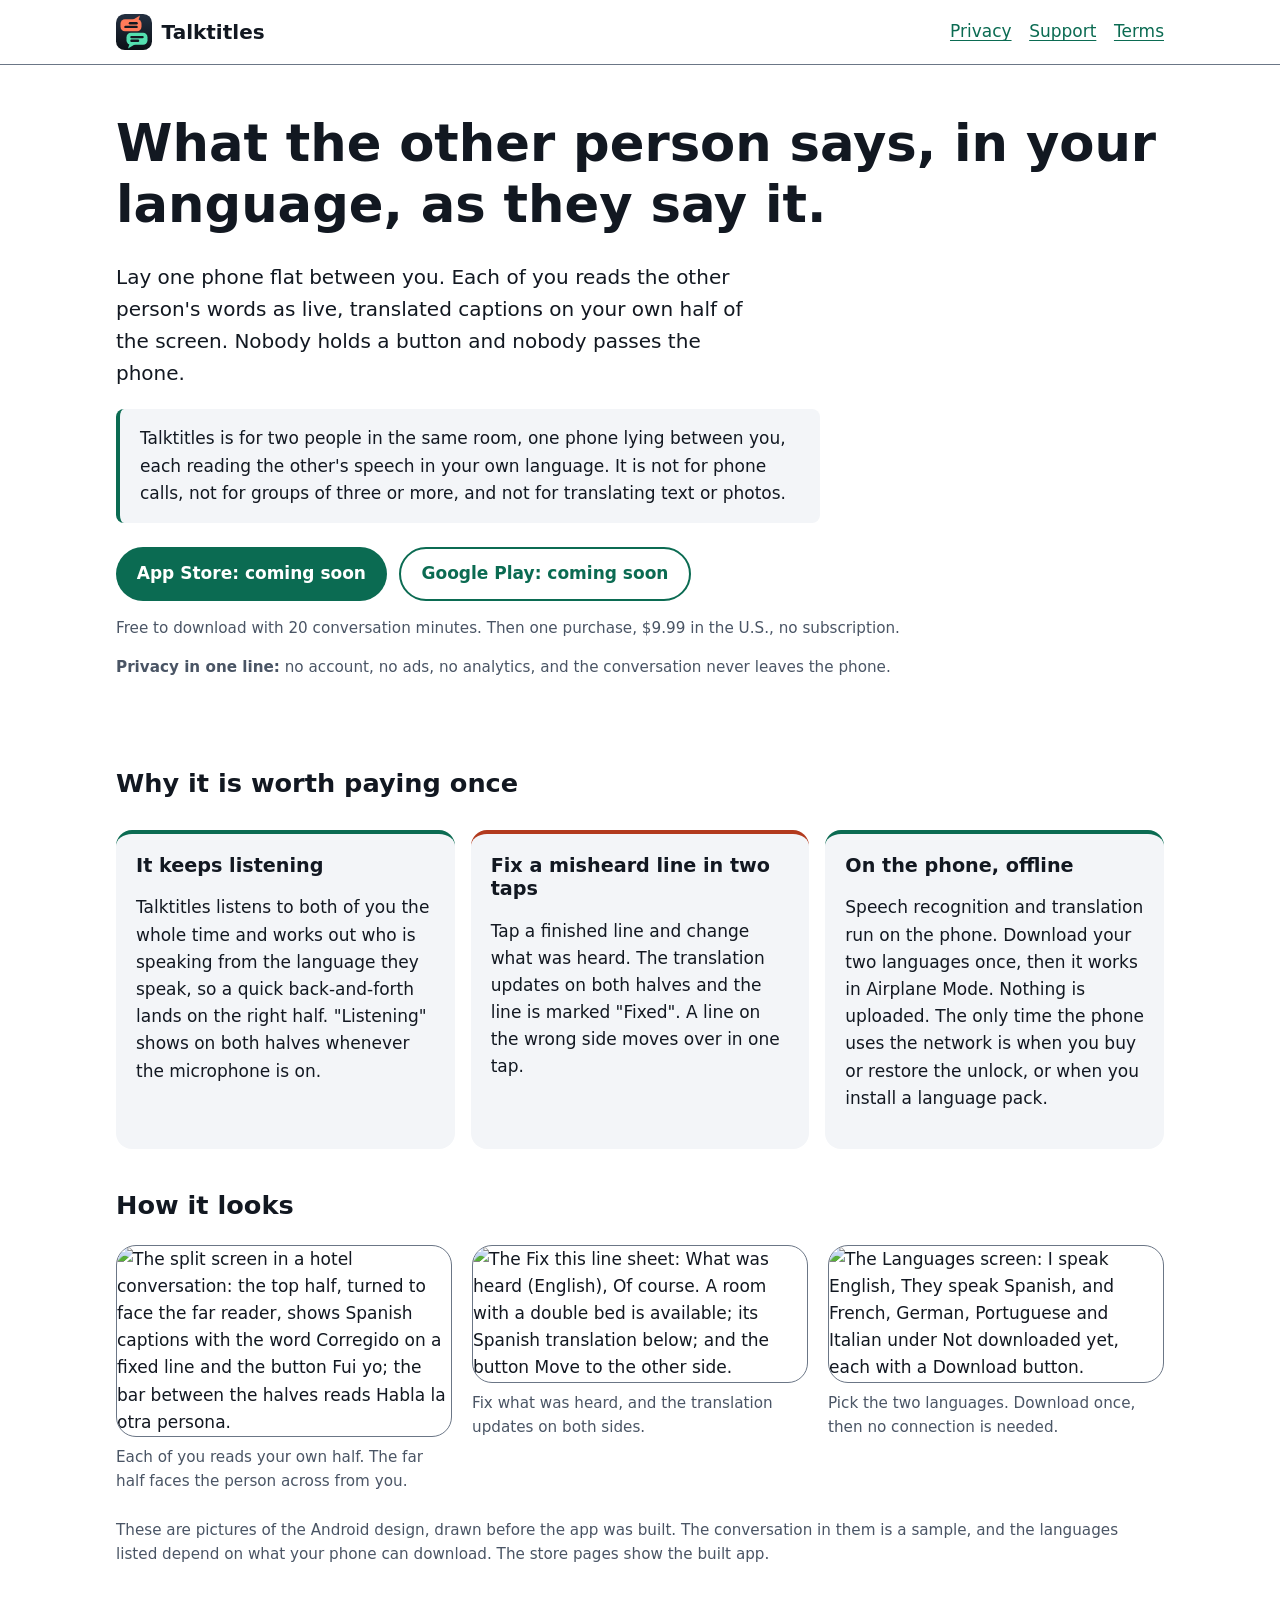
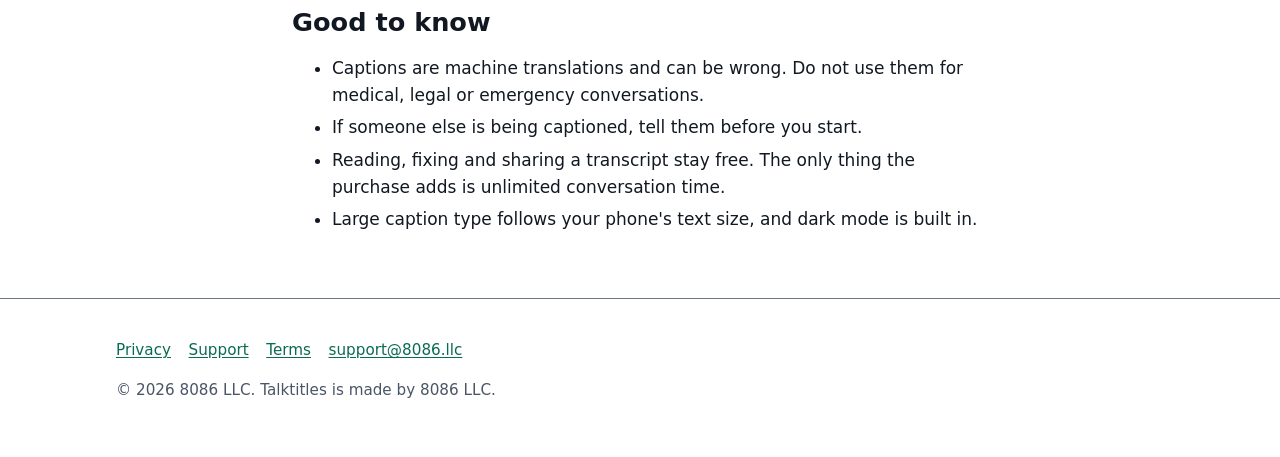
==== index.html @ c91fbe3b "Pages: landing, privacy, support, terms" ====
<!DOCTYPE html>
<html lang="en">
<head>
<meta charset="utf-8">
<meta name="viewport" content="width=device-width, initial-scale=1">
<title>Talktitles: live translated captions for two people, one phone</title>
<meta name="description" content="Talktitles shows each of two people the other's words as live, translated captions on their own half of one phone. No button to hold. Runs on the phone, works offline.">
<link rel="canonical" href="https://soloinc-projects.github.io/talktitles/">
<meta name="theme-color" content="#FFFFFF" media="(prefers-color-scheme: light)">
<meta name="theme-color" content="#0B1016" media="(prefers-color-scheme: dark)">
<link rel="icon" href="favicon.ico" sizes="any">
<link rel="icon" href="favicon.svg" type="image/svg+xml">
<link rel="apple-touch-icon" href="apple-touch-icon.png">
<link rel="manifest" href="site.webmanifest">
<link rel="stylesheet" href="assets/site.css">
<meta property="og:type" content="website">
<meta property="og:site_name" content="Talktitles">
<meta property="og:title" content="Talktitles: live translated captions for two people, one phone">
<meta property="og:description" content="Talktitles shows each of two people the other's words as live, translated captions on their own half of one phone. No button to hold. Runs on the phone, works offline.">
<meta property="og:url" content="https://soloinc-projects.github.io/talktitles/">
<meta property="og:image" content="https://soloinc-projects.github.io/talktitles/og-image.png">
<meta property="og:image:width" content="1200">
<meta property="og:image:height" content="630">
<meta property="og:image:alt" content="The Talktitles icon, a mint speech bubble and a coral one turned upside down on a dark tile, beside the name Talktitles.">
<meta name="twitter:card" content="summary_large_image">
<script type="application/ld+json">
{"@context":"https://schema.org","@type":"MobileApplication","name":"Talktitles","description":"Live, translated captions for two people sharing one phone face to face. Each reads the other's words on their own half of the screen. Runs on the phone, works offline once languages are downloaded.","applicationCategory":"TravelApplication","operatingSystem":"iOS 26 or later, iPadOS 26 or later, Android 8.0 or later","url":"https://soloinc-projects.github.io/talktitles/","image":"https://soloinc-projects.github.io/talktitles/og-image.png","offers":{"@type":"Offer","price":"0","priceCurrency":"USD","description":"Free download with 20 conversation minutes; one $9.99 in-app purchase unlocks unlimited conversation time."},"publisher":{"@type":"Organization","name":"8086 LLC","email":"support@8086.llc"}}
</script>
</head>
<body>
<a class="skip-link" href="#main">Skip to the content</a>
<header class="site-header"><div class="wrap">
<a class="brand" href="./" aria-label="Talktitles, home"><svg viewBox="0 0 24 24" aria-hidden="true" focusable="false"><defs><linearGradient id="t" x1="0" y1="0" x2="0" y2="1"><stop offset="0" stop-color="#243041"/><stop offset="1" stop-color="#0B1016"/></linearGradient></defs><rect width="24" height="24" fill="url(#t)"/><rect x="3" y="3.5" width="14" height="8" rx="3" fill="#FF7A59"/><polygon points="15,4 11,4 16,1" fill="#FF7A59"/><rect x="5.5" y="7.8" width="9" height="1.6" rx="0.8" fill="#121821"/><rect x="8.5" y="5.4" width="6" height="1.6" rx="0.8" fill="#121821"/><rect x="7" y="12.5" width="14" height="8" rx="3" fill="#54E0B0"/><polygon points="9,20 13,20 8,23" fill="#54E0B0"/><rect x="9.5" y="14.6" width="9" height="1.6" rx="0.8" fill="#121821"/><rect x="9.5" y="17" width="6" height="1.6" rx="0.8" fill="#121821"/></svg><span>Talktitles</span></a>
<nav aria-label="Site"><ul><li><a href="privacy/">Privacy</a></li><li><a href="support/">Support</a></li><li><a href="terms/">Terms</a></li></ul></nav>
</div></header>
<main id="main">
<section class="hero"><div class="wrap">
<h1>What the other person says, in your language, as they say it.</h1>
<p class="lede">Lay one phone flat between you. Each of you reads the other person's words as live, translated captions on your own half of the screen. Nobody holds a button and nobody passes the phone.</p>
<p class="who">Talktitles is for two people in the same room, one phone lying between you, each reading the other's speech in your own language. It is not for phone calls, not for groups of three or more, and not for translating text or photos.</p>
<div class="ctas" id="get">
<span class="button" role="note">App Store: coming soon</span>
<span class="button secondary" role="note">Google Play: coming soon</span>
</div>
<p class="note">Free to download with 20 conversation minutes. Then one purchase, $9.99 in the U.S., no subscription.</p>
<p class="note"><strong>Privacy in one line:</strong> no account, no ads, no analytics, and the conversation never leaves the phone.</p>
</div></section>
<section><div class="wrap">
<h2>Why it is worth paying once</h2>
<ul class="proofs">
<li><h3>It keeps listening</h3><p>Talktitles listens to both of you the whole time and works out who is speaking from the language they speak, so a quick back-and-forth lands on the right half. "Listening" shows on both halves whenever the microphone is on.</p></li>
<li><h3>Fix a misheard line in two taps</h3><p>Tap a finished line and change what was heard. The translation updates on both halves and the line is marked "Fixed". A line on the wrong side moves over in one tap.</p></li>
<li><h3>On the phone, offline</h3><p>Speech recognition and translation run on the phone. Download your two languages once, then it works in Airplane Mode. Nothing is uploaded. The only time the phone uses the network is when you buy or restore the unlock, or when you install a language pack.</p></li>
</ul>
</div></section>
<section><div class="wrap">
<h2>How it looks</h2>
<div class="shots">
<figure><img src="img/conversation.png" width="460" height="1024" alt="The split screen in a hotel conversation: the top half, turned to face the far reader, shows Spanish captions with the word Corregido on a fixed line and the button Fui yo; the bar between the halves reads Habla la otra persona."><figcaption>Each of you reads your own half. The far half faces the person across from you.</figcaption></figure>
<figure><img src="img/fix-line.png" width="460" height="1024" alt="The Fix this line sheet: What was heard (English), Of course. A room with a double bed is available; its Spanish translation below; and the button Move to the other side."><figcaption>Fix what was heard, and the translation updates on both sides.</figcaption></figure>
<figure><img src="img/languages.png" width="460" height="1024" alt="The Languages screen: I speak English, They speak Spanish, and French, German, Portuguese and Italian under Not downloaded yet, each with a Download button."><figcaption>Pick the two languages. Download once, then no connection is needed.</figcaption></figure>
</div>
<p class="note">These are pictures of the Android design, drawn before the app was built. The conversation in them is a sample, and the languages listed depend on what your phone can download. The store pages show the built app.</p>
</div></section>
<section><div class="wrap prose">
<h2>Good to know</h2>
<ul>
<li>Captions are machine translations and can be wrong. Do not use them for medical, legal or emergency conversations.</li>
<li>If someone else is being captioned, tell them before you start.</li>
<li>Reading, fixing and sharing a transcript stay free. The only thing the purchase adds is unlimited conversation time.</li>
<li>Large caption type follows your phone's text size, and dark mode is built in.</li>
</ul>
</div></section>
</main>
<footer><div class="wrap">
<ul><li><a href="privacy/">Privacy</a></li><li><a href="support/">Support</a></li><li><a href="terms/">Terms</a></li><li><a href="mailto:support@8086.llc">support@8086.llc</a></li></ul>
<p>© 2026 8086 LLC. Talktitles is made by 8086 LLC.</p>
</div></footer>
</body>
</html>
---- assets/site.css ----
/* Talktitles site — tokens.json values (color.semantic.light / dark), Figtree + Atkinson Hyperlegible Next (SIL OFL 1.1) */
@font-face{font-family:"Figtree";src:url("../fonts/Figtree-ExtraBold.ttf") format("truetype");font-weight:800;font-display:swap}
@font-face{font-family:"Figtree";src:url("../fonts/Figtree-Bold.ttf") format("truetype");font-weight:700;font-display:swap}
@font-face{font-family:"Atkinson Hyperlegible Next";src:url("../fonts/AtkinsonHyperlegibleNext-Regular.ttf") format("truetype");font-weight:400;font-display:swap}
@font-face{font-family:"Atkinson Hyperlegible Next";src:url("../fonts/AtkinsonHyperlegibleNext-Bold.ttf") format("truetype");font-weight:700;font-display:swap}
:root{--surface:#FFFFFF;--raised:#F3F5F8;--text:#121821;--muted:#4A5565;--primary:#0B6B52;--on-primary:#FFFFFF;--near:#0B6B52;--far:#B23A1E;--near-bg:#DDF7EE;--far-bg:#FFE6DE;--border:#6B7686;--focus:#0B6B52;color-scheme:light dark}
@media (prefers-color-scheme:dark){:root{--surface:#0B1016;--raised:#1A2330;--text:#F2F5F8;--muted:#A7B2C0;--primary:#54E0B0;--on-primary:#0B1016;--near:#54E0B0;--far:#FF7A59;--near-bg:#0E3B30;--far-bg:#4A1D12;--border:#7F8A9A;--focus:#54E0B0}}
*{box-sizing:border-box}
html{-webkit-text-size-adjust:100%}
body{margin:0;background:var(--surface);color:var(--text);font:1.0625rem/1.6 "Atkinson Hyperlegible Next",system-ui,sans-serif}
h1,h2,h3{font-family:"Figtree",system-ui,sans-serif;line-height:1.2;margin:0 0 .5em}
h1{font-size:clamp(2rem,6vw,3.2rem);font-weight:800}
h2{font-size:1.6rem;font-weight:700;margin-top:1.6em}
h3{font-size:1.2rem;font-weight:700}
a{color:var(--primary);text-underline-offset:.15em}
a:focus-visible,.button:focus-visible{outline:3px solid var(--focus);outline-offset:3px}
.wrap{max-width:68rem;margin:0 auto;padding:0 1.25rem}
.skip-link{position:absolute;left:-999px;top:0;background:var(--raised);color:var(--text);padding:.6rem 1rem}
.skip-link:focus{left:1rem;top:1rem;z-index:9}
.site-header{border-bottom:1px solid var(--border)}
.site-header .wrap{display:flex;align-items:center;justify-content:space-between;gap:1rem;min-height:4rem;flex-wrap:wrap}
.brand{display:flex;align-items:center;gap:.6rem;font:700 1.25rem "Figtree",system-ui;color:var(--text);text-decoration:none;min-height:44px}
.brand svg{width:2.25rem;height:2.25rem;border-radius:.55rem}
nav ul{display:flex;gap:1.1rem;list-style:none;margin:0;padding:0;flex-wrap:wrap}
nav a{display:inline-block;padding:.6rem 0;min-height:44px}
.hero{padding:3rem 0 2rem}
.lede{font-size:1.25rem;color:var(--text);max-width:40rem}
.who{background:var(--raised);border-left:4px solid var(--near);padding:1rem 1.25rem;max-width:44rem;border-radius:.5rem}
.ctas{display:flex;gap:.75rem;flex-wrap:wrap;margin:1.5rem 0 .5rem}
.button{display:inline-flex;align-items:center;min-height:48px;padding:.7rem 1.3rem;border-radius:999px;background:var(--primary);color:var(--on-primary);font-weight:700;text-decoration:none}
.button.secondary{background:transparent;color:var(--primary);border:2px solid var(--primary)}
.note{color:var(--muted);font-size:.95rem}
.proofs{display:grid;gap:1rem;grid-template-columns:1fr;margin:2rem 0;padding:0;list-style:none}
@media (min-width:48rem){.proofs{grid-template-columns:repeat(3,1fr)}}
.proofs li{background:var(--raised);border-radius:1rem;padding:1.25rem;border-top:4px solid var(--near)}
.proofs li:nth-child(2){border-top-color:var(--far)}
.shots{display:grid;gap:1.25rem;grid-template-columns:1fr;margin:1.5rem 0}
@media (min-width:48rem){.shots{grid-template-columns:repeat(3,1fr)}}
.shots figure{margin:0}
.shots img{width:100%;height:auto;border-radius:1.25rem;border:1px solid var(--border)}
.shots figcaption{font-size:.95rem;color:var(--muted);margin-top:.5rem}
.prose{max-width:46rem;padding-bottom:3rem}
.prose li{margin:.3em 0}
details{border:1px solid var(--border);border-radius:.75rem;padding:.75rem 1rem;margin:.75rem 0}
summary{cursor:pointer;font-weight:700;min-height:28px}
footer{border-top:1px solid var(--border);padding:1.5rem 0 2.5rem;color:var(--muted);font-size:.95rem}
footer ul{list-style:none;padding:0;display:flex;gap:1.1rem;flex-wrap:wrap}
@media (prefers-reduced-motion:reduce){*{scroll-behavior:auto!important;transition:none!important;animation:none!important}}
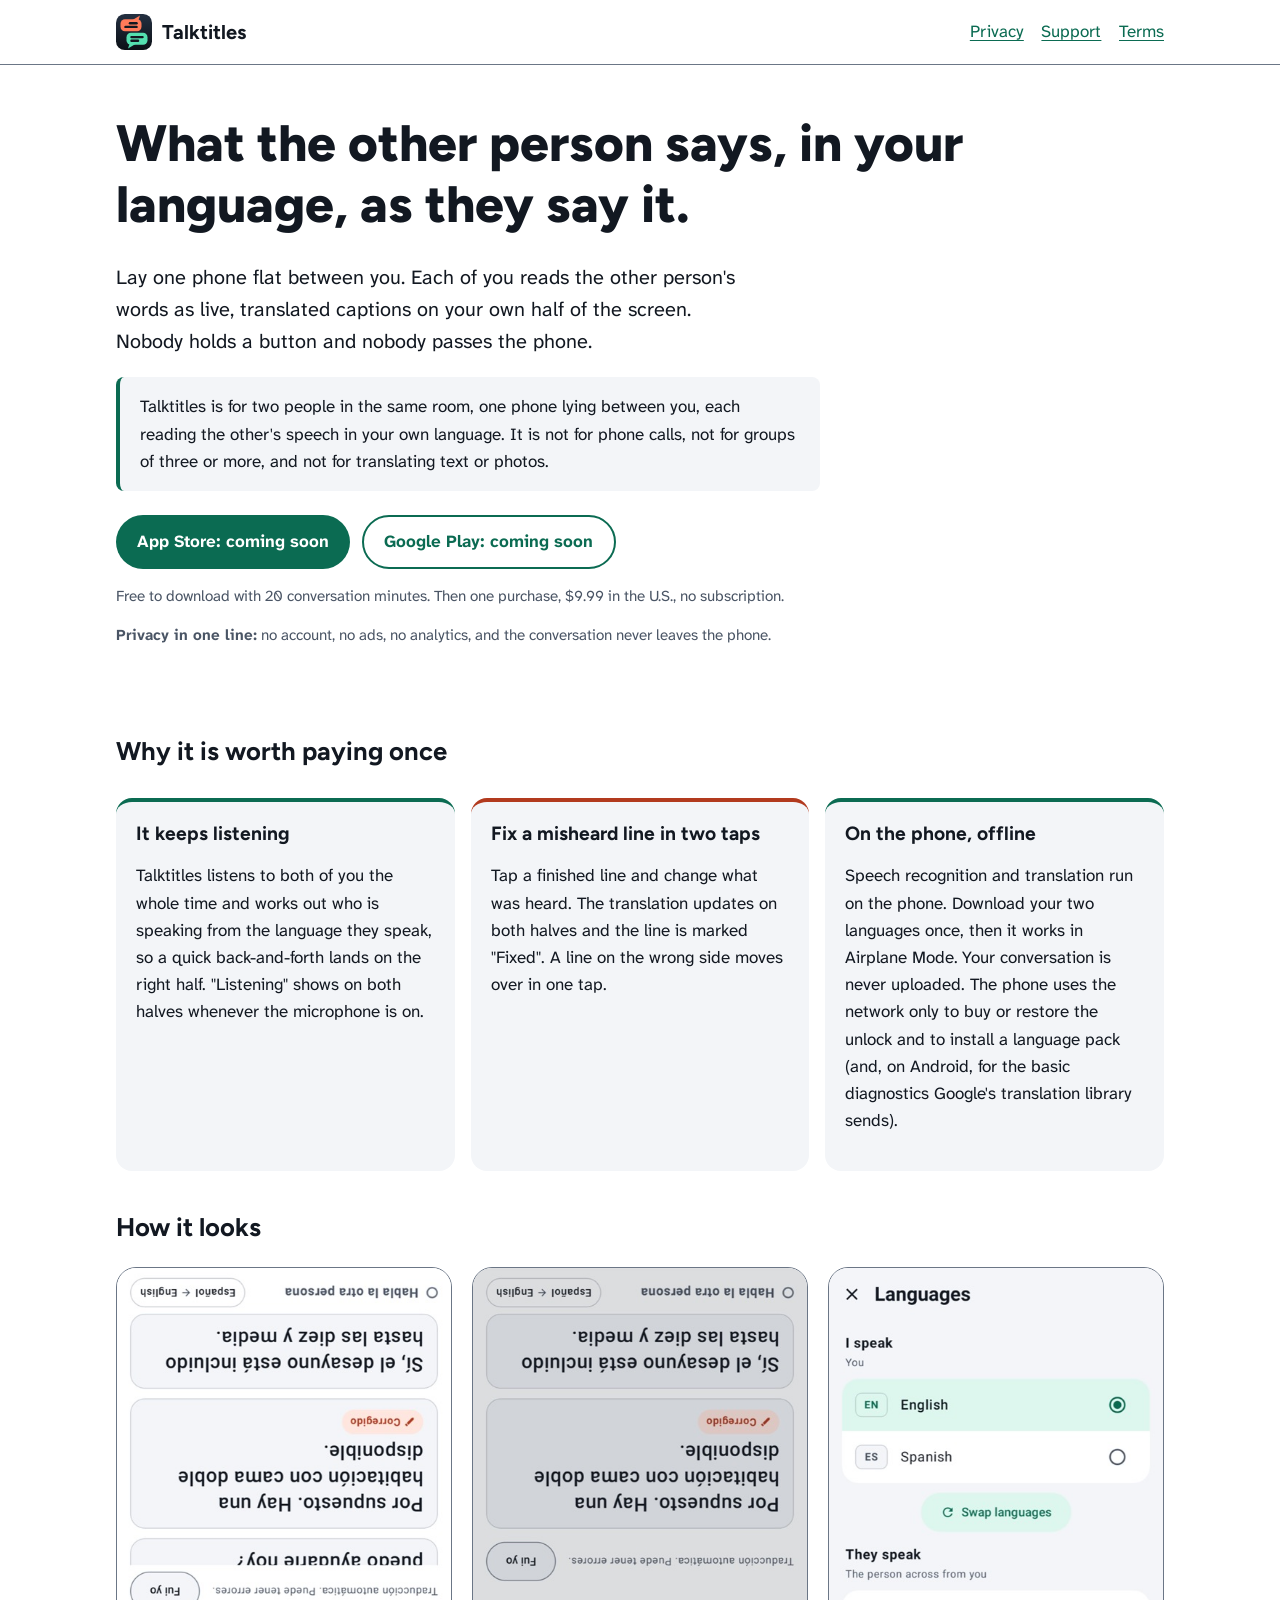
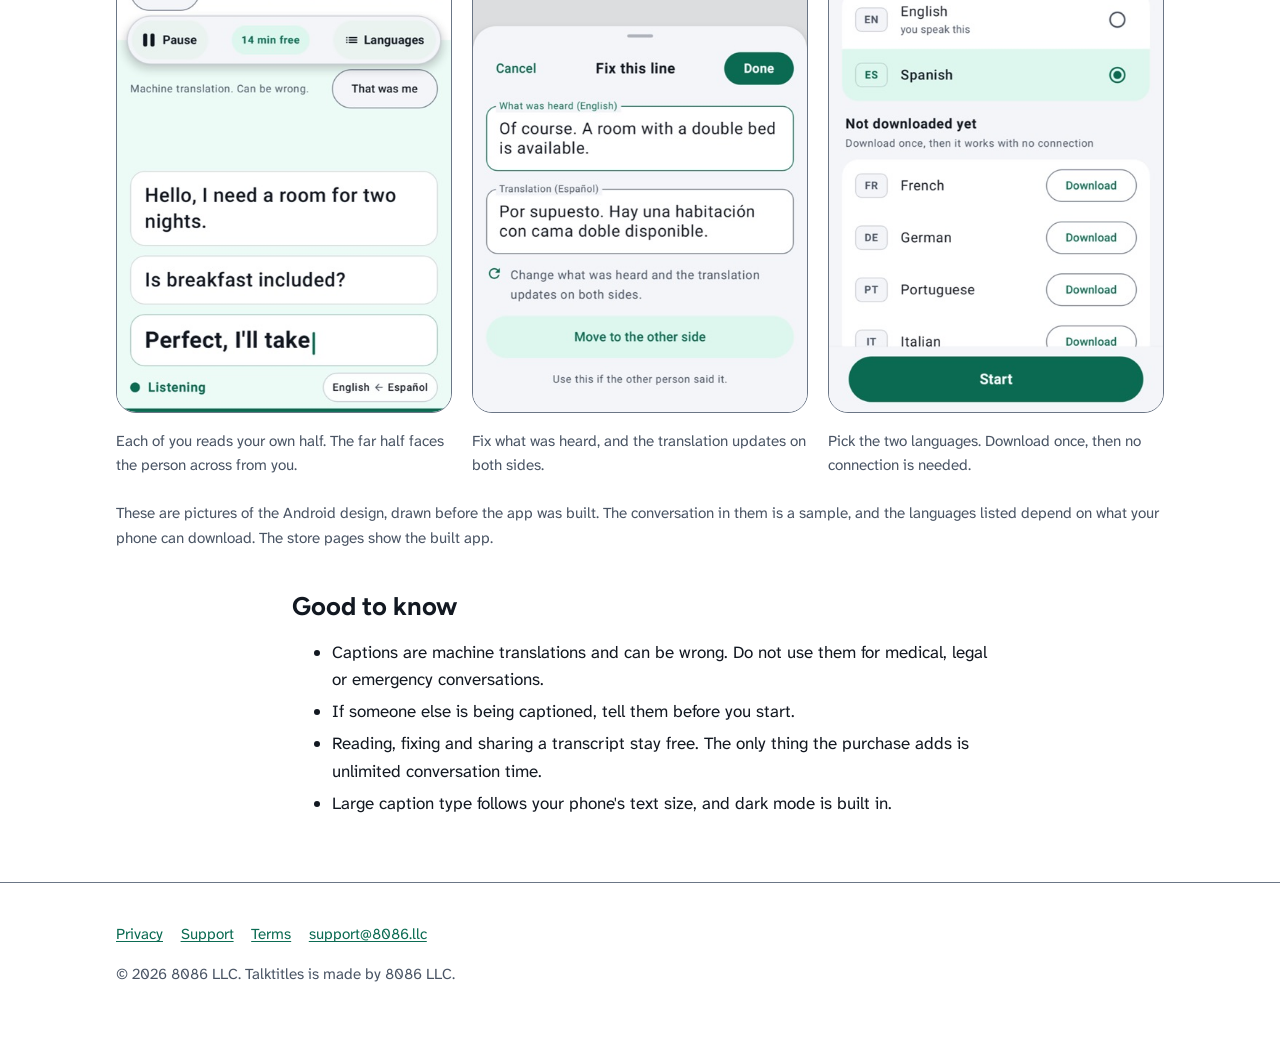
==== commit f85ff7a7: "privacy: name ML Kit's diagnostics on Android; App Store label stays Data Not Collected Co-Authored-" ====
--- a/index.html
+++ b/index.html
@@ -50,15 +50,15 @@
 <ul class="proofs">
 <li><h3>It keeps listening</h3><p>Talktitles listens to both of you the whole time and works out who is speaking from the language they speak, so a quick back-and-forth lands on the right half. "Listening" shows on both halves whenever the microphone is on.</p></li>
 <li><h3>Fix a misheard line in two taps</h3><p>Tap a finished line and change what was heard. The translation updates on both halves and the line is marked "Fixed". A line on the wrong side moves over in one tap.</p></li>
-<li><h3>On the phone, offline</h3><p>Speech recognition and translation run on the phone. Download your two languages once, then it works in Airplane Mode. Nothing is uploaded. The only time the phone uses the network is when you buy or restore the unlock, or when you install a language pack.</p></li>
+<li><h3>On the phone, offline</h3><p>Speech recognition and translation run on the phone. Download your two languages once, then it works in Airplane Mode. Your conversation is never uploaded. The phone uses the network only to buy or restore the unlock and to install a language pack (and, on Android, for the basic diagnostics Google's translation library sends).</p></li>
 </ul>
 </div></section>
 <section><div class="wrap">
 <h2>How it looks</h2>
 <div class="shots">
-<figure><img src="img/conversation.png" width="460" height="1024" alt="The split screen in a hotel conversation: the top half, turned to face the far reader, shows Spanish captions with the word Corregido on a fixed line and the button Fui yo; the bar between the halves reads Habla la otra persona."><figcaption>Each of you reads your own half. The far half faces the person across from you.</figcaption></figure>
-<figure><img src="img/fix-line.png" width="460" height="1024" alt="The Fix this line sheet: What was heard (English), Of course. A room with a double bed is available; its Spanish translation below; and the button Move to the other side."><figcaption>Fix what was heard, and the translation updates on both sides.</figcaption></figure>
-<figure><img src="img/languages.png" width="460" height="1024" alt="The Languages screen: I speak English, They speak Spanish, and French, German, Portuguese and Italian under Not downloaded yet, each with a Download button."><figcaption>Pick the two languages. Download once, then no connection is needed.</figcaption></figure>
+<figure><img src="img/conversation.jpg" width="460" height="1024" alt="The split screen in a hotel conversation: the top half, turned to face the far reader, shows Spanish captions with the word Corregido on a fixed line and the button Fui yo; the bar between the halves reads Habla la otra persona."><figcaption>Each of you reads your own half. The far half faces the person across from you.</figcaption></figure>
+<figure><img src="img/fix-line.jpg" width="460" height="1024" alt="The Fix this line sheet: What was heard (English), Of course. A room with a double bed is available; its Spanish translation below; and the button Move to the other side."><figcaption>Fix what was heard, and the translation updates on both sides.</figcaption></figure>
+<figure><img src="img/languages.jpg" width="460" height="1024" alt="The Languages screen: I speak English, They speak Spanish, and French, German, Portuguese and Italian under Not downloaded yet, each with a Download button."><figcaption>Pick the two languages. Download once, then no connection is needed.</figcaption></figure>
 </div>
 <p class="note">These are pictures of the Android design, drawn before the app was built. The conversation in them is a sample, and the languages listed depend on what your phone can download. The store pages show the built app.</p>
 </div></section>
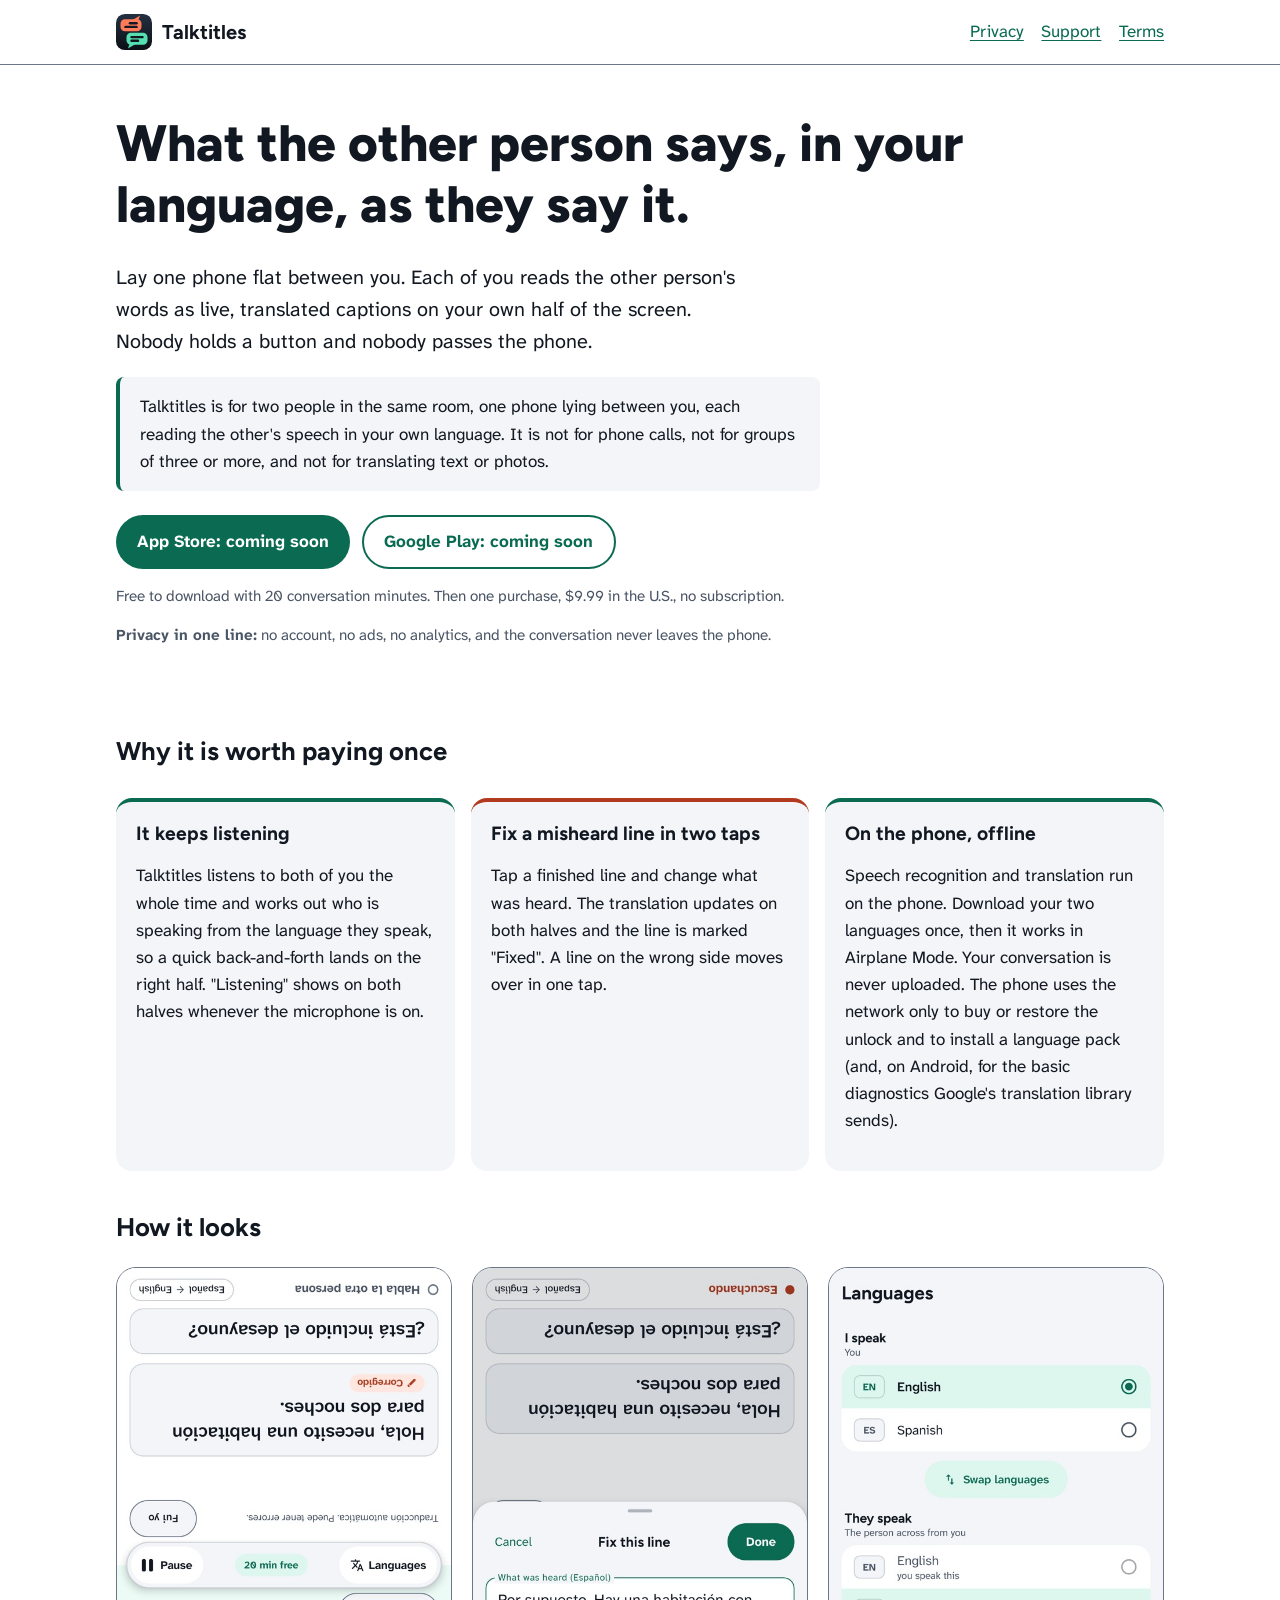
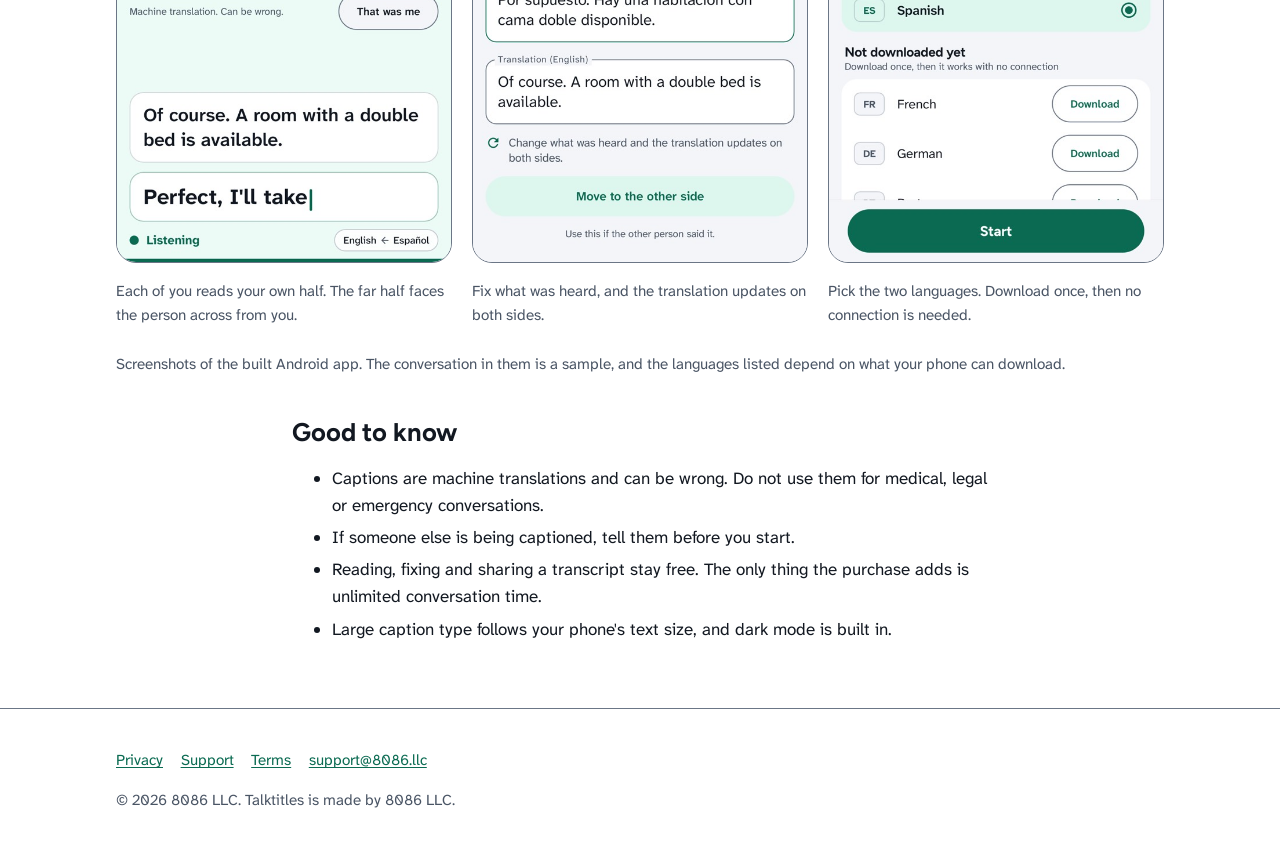
==== commit 88d18d1f: "site: built-app picture index.html" ====
--- a/index.html
+++ b/index.html
@@ -56,11 +56,11 @@
 <section><div class="wrap">
 <h2>How it looks</h2>
 <div class="shots">
-<figure><img src="img/conversation.jpg" width="460" height="1024" alt="The split screen in a hotel conversation: the top half, turned to face the far reader, shows Spanish captions with the word Corregido on a fixed line and the button Fui yo; the bar between the halves reads Habla la otra persona."><figcaption>Each of you reads your own half. The far half faces the person across from you.</figcaption></figure>
-<figure><img src="img/fix-line.jpg" width="460" height="1024" alt="The Fix this line sheet: What was heard (English), Of course. A room with a double bed is available; its Spanish translation below; and the button Move to the other side."><figcaption>Fix what was heard, and the translation updates on both sides.</figcaption></figure>
-<figure><img src="img/languages.jpg" width="460" height="1024" alt="The Languages screen: I speak English, They speak Spanish, and French, German, Portuguese and Italian under Not downloaded yet, each with a Download button."><figcaption>Pick the two languages. Download once, then no connection is needed.</figcaption></figure>
+<figure><img src="img/conversation.jpg" width="576" height="1024" alt="The built Android app in a conversation: the far half, turned to face the far reader, and the near half each show the other person's words as translated captions."><figcaption>Each of you reads your own half. The far half faces the person across from you.</figcaption></figure>
+<figure><img src="img/fix-line.jpg" width="576" height="1024" alt="The built Android app's Fix this line sheet: what was heard, its translation, and Move to the other side."><figcaption>Fix what was heard, and the translation updates on both sides.</figcaption></figure>
+<figure><img src="img/languages.jpg" width="576" height="1024" alt="The built Android app's Languages screen: I speak, They speak, and the languages this phone can download."><figcaption>Pick the two languages. Download once, then no connection is needed.</figcaption></figure>
 </div>
-<p class="note">These are pictures of the Android design, drawn before the app was built. The conversation in them is a sample, and the languages listed depend on what your phone can download. The store pages show the built app.</p>
+<p class="note">Screenshots of the built Android app. The conversation in them is a sample, and the languages listed depend on what your phone can download.</p>
 </div></section>
 <section><div class="wrap prose">
 <h2>Good to know</h2>
